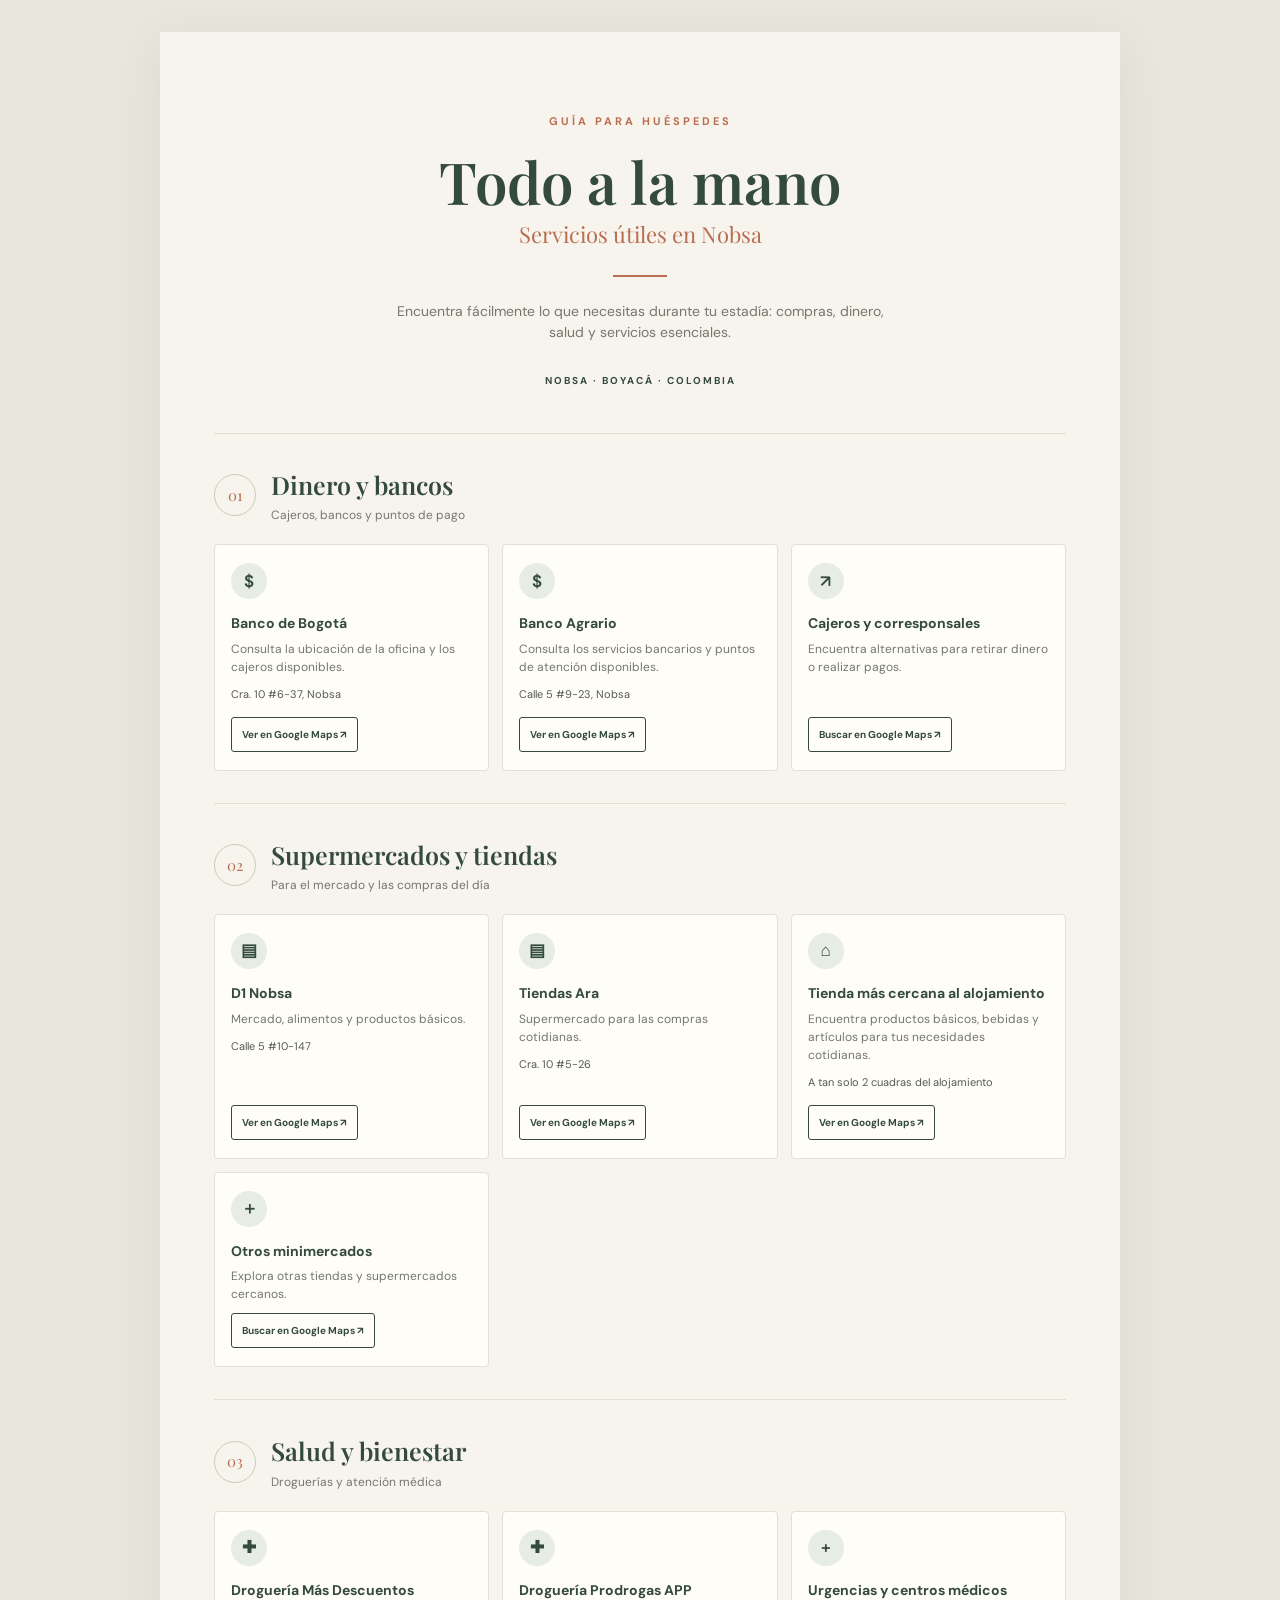
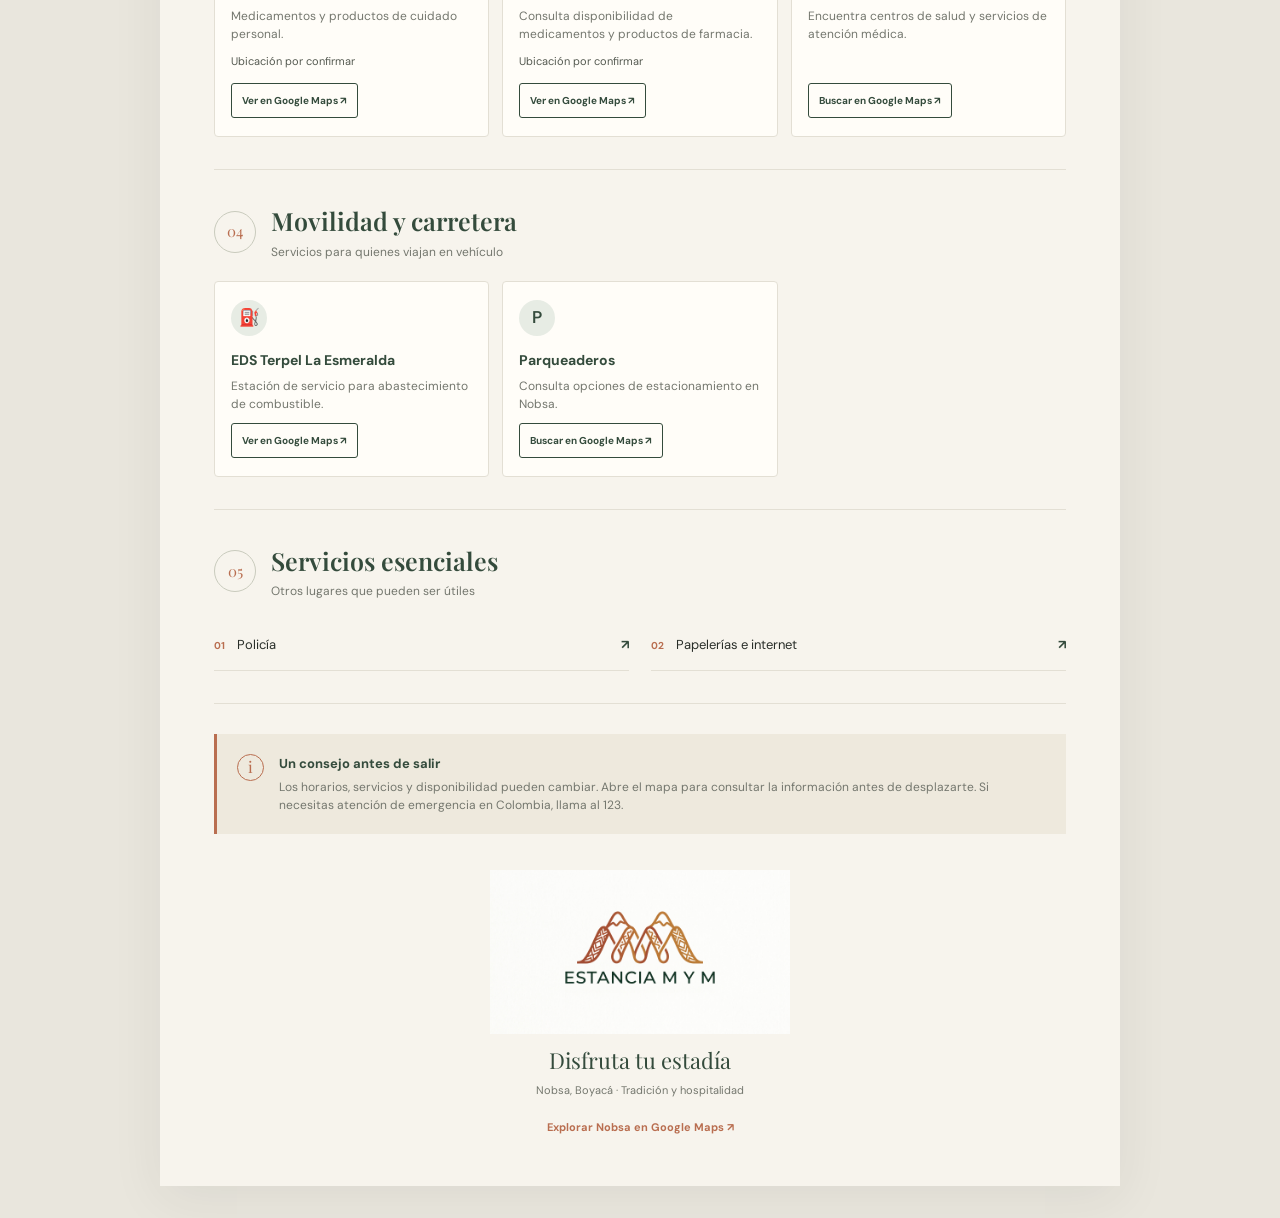
==== guia-utilidades.html @ 4ebe0584 "v2. landing page" ====
<!DOCTYPE html>
<html lang="es">
<head>
  <meta charset="UTF-8">
  <meta name="viewport" content="width=device-width, initial-scale=1.0">
  <meta name="description" content="Guía práctica de servicios útiles para visitantes de Nobsa, Boyacá.">
  <title>Guía práctica | Nobsa</title>
  <link rel="icon" href="../assets/icon.png" >
  <link rel="stylesheet" href="utilidades.css">
  <link rel="preconnect" href="https://fonts.googleapis.com">
  <link rel="preconnect" href="https://fonts.gstatic.com" crossorigin>
  <link href="https://fonts.googleapis.com/css2?family=DM+Sans:wght@400;500;600;700&family=Playfair+Display:wght@500;600;700&display=swap" rel="stylesheet">
</head>

<body>
  <main class="guide">

    <!-- ENCABEZADO -->
    <header class="hero">
      <span class="eyebrow">GUÍA PARA HUÉSPEDES</span>
      <h1>Todo a la mano</h1>
      <p class="subtitle">Servicios útiles en Nobsa</p>
      <div class="hero-line"></div>

      <p class="intro">
        Encuentra fácilmente lo que necesitas durante tu estadía:
        compras, dinero, salud y servicios esenciales.
      </p>

      <span class="location">NOBSA · BOYACÁ · COLOMBIA</span>
    </header>

    <!-- 01. DINERO Y BANCOS -->
    <section class="section">
      <div class="section-heading">
        <span class="section-number">01</span>
        <div>
          <h2>Dinero y bancos</h2>
          <p>Cajeros, bancos y puntos de pago</p>
        </div>
      </div>

      <div class="cards">

        <article class="place-card">
          <span class="icon">$</span>
          <div class="card-content">
            <h3>Banco de Bogotá</h3>
            <p>Consulta la ubicación de la oficina y los cajeros disponibles.</p>
            <span class="address">Cra. 10 #6-37, Nobsa</span>

            <a class="map-button"
              target="_blank"
              rel="noopener"
              href="https://www.google.com/maps/search/?api=1&query=Banco+de+Bogota+Nobsa+Boyaca">
              Ver en Google Maps ↗
            </a>
          </div>
        </article>

        <article class="place-card">
          <span class="icon">$</span>
          <div class="card-content">
            <h3>Banco Agrario</h3>
            <p>Consulta los servicios bancarios y puntos de atención disponibles.</p>
            <span class="address">Calle 5 #9-23, Nobsa</span>

            <a class="map-button"
              target="_blank"
              rel="noopener"
              href="https://www.google.com/maps/search/?api=1&query=Banco+Agrario+Nobsa+Boyaca">
              Ver en Google Maps ↗
            </a>
          </div>
        </article>

        <article class="place-card">
          <span class="icon">↗</span>
          <div class="card-content">
            <h3>Cajeros y corresponsales</h3>
            <p>Encuentra alternativas para retirar dinero o realizar pagos.</p>

            <a class="map-button"
              target="_blank"
              rel="noopener"
              href="https://www.google.com/maps/search/cajeros+automaticos+y+corresponsales+Nobsa+Boyaca">
              Buscar en Google Maps ↗
            </a>
          </div>
        </article>

      </div>
    </section>

    <!-- 02. SUPERMERCADOS Y TIENDAS -->
    <section class="section">
      <div class="section-heading">
        <span class="section-number">02</span>
        <div>
          <h2>Supermercados y tiendas</h2>
          <p>Para el mercado y las compras del día</p>
        </div>
      </div>

      <div class="cards">

        <article class="place-card">
          <span class="icon">▤</span>
          <div class="card-content">
            <h3>D1 Nobsa</h3>
            <p>Mercado, alimentos y productos básicos.</p>
            <span class="address">Calle 5 #10-147</span>

            <a class="map-button"
              target="_blank"
              rel="noopener"
              href="https://www.google.com/maps/search/?api=1&query=D1+Nobsa+Boyaca">
              Ver en Google Maps ↗
            </a>
          </div>
        </article>

        <article class="place-card">
          <span class="icon">▤</span>
          <div class="card-content">
            <h3>Tiendas Ara</h3>
            <p>Supermercado para las compras cotidianas.</p>
            <span class="address">Cra. 10 #5-26</span>

            <a class="map-button"
              target="_blank"
              rel="noopener"
              href="https://www.google.com/maps/search/?api=1&query=Tiendas+Ara+Nobsa+Boyaca">
              Ver en Google Maps ↗
            </a>
          </div>
        </article>

        <!-- TIENDA MÁS CERCANA AL ALOJAMIENTO -->
        <article class="place-card">
          <span class="icon">⌂</span>
          <div class="card-content">
            <h3>Tienda más cercana al alojamiento</h3>
            <p>
              Encuentra productos básicos, bebidas y artículos
              para tus necesidades cotidianas.
            </p>
            <span class="address">A tan solo 2 cuadras del alojamiento</span>

            <a class="map-button"
              target="_blank"
              rel="noopener"
              href="https://maps.app.goo.gl/MG6TAmdMaR7nfGxF6">
              Ver en Google Maps ↗
            </a>
          </div>
        </article>

        <article class="place-card">
          <span class="icon">＋</span>
          <div class="card-content">
            <h3>Otros minimercados</h3>
            <p>Explora otras tiendas y supermercados cercanos.</p>

            <a class="map-button"
              target="_blank"
              rel="noopener"
              href="https://www.google.com/maps/search/minimercados+y+tiendas+Nobsa+Boyaca">
              Buscar en Google Maps ↗
            </a>
          </div>
        </article>

      </div>
    </section>

    <!-- 03. SALUD Y BIENESTAR -->
    <section class="section">
      <div class="section-heading">
        <span class="section-number">03</span>
        <div>
          <h2>Salud y bienestar</h2>
          <p>Droguerías y atención médica</p>
        </div>
      </div>

      <div class="cards">

        <article class="place-card">
          <span class="icon">✚</span>
          <div class="card-content">
            <h3>Droguería Más Descuentos</h3>
            <p>Medicamentos y productos de cuidado personal.</p>
            <span class="address">Ubicación por confirmar</span>

            <a class="map-button"
              target="_blank"
              rel="noopener"
              href="https://www.google.com/maps/search/?api=1&query=Drogueria+Mas+Descuentos+Nobsa+Boyaca">
              Ver en Google Maps ↗
            </a>
          </div>
        </article>

        <article class="place-card">
          <span class="icon">✚</span>
          <div class="card-content">
            <h3>Droguería Prodrogas APP</h3>
            <p>Consulta disponibilidad de medicamentos y productos de farmacia.</p>
            <span class="address">Ubicación por confirmar</span>

            <a class="map-button"
              target="_blank"
              rel="noopener"
              href="https://www.google.com/maps/search/?api=1&query=Drogueria+Prodrogas+APP+Nobsa+Boyaca">
              Ver en Google Maps ↗
            </a>
          </div>
        </article>

        <article class="place-card">
          <span class="icon">+</span>
          <div class="card-content">
            <h3>Urgencias y centros médicos</h3>
            <p>Encuentra centros de salud y servicios de atención médica.</p>

            <a class="map-button"
              target="_blank"
              rel="noopener"
              href="https://www.google.com/maps/search/urgencias+y+centros+medicos+Nobsa+Boyaca">
              Buscar en Google Maps ↗
            </a>
          </div>
        </article>

      </div>
    </section>

    <!-- 04. MOVILIDAD Y CARRETERA -->
    <section class="section">
      <div class="section-heading">
        <span class="section-number">04</span>
        <div>
          <h2>Movilidad y carretera</h2>
          <p>Servicios para quienes viajan en vehículo</p>
        </div>
      </div>

      <div class="cards">

        <article class="place-card">
          <span class="icon">⛽</span>
          <div class="card-content">
            <h3>EDS Terpel La Esmeralda</h3>
            <p>Estación de servicio para abastecimiento de combustible.</p>

            <a class="map-button"
              target="_blank"
              rel="noopener"
              href="https://www.google.com/maps/search/?api=1&query=EDS+Terpel+La+Esmeralda+Nobsa+Boyaca">
              Ver en Google Maps ↗
            </a>
          </div>
        </article>

        <article class="place-card">
          <span class="icon">P</span>
          <div class="card-content">
            <h3>Parqueaderos</h3>
            <p>Consulta opciones de estacionamiento en Nobsa.</p>

            <a class="map-button"
              target="_blank"
              rel="noopener"
              href="https://www.google.com/maps/search/parqueaderos+Nobsa+Boyaca">
              Buscar en Google Maps ↗
            </a>
          </div>
        </article>

      </div>
    </section>

    <!-- 05. SERVICIOS ESENCIALES -->
    <section class="section">
      <div class="section-heading">
        <span class="section-number">05</span>
        <div>
          <h2>Servicios esenciales</h2>
          <p>Otros lugares que pueden ser útiles</p>
        </div>
      </div>

      <div class="quick-links">

        <a target="_blank"
          rel="noopener"
          href="https://www.google.com/maps/search/policia+Nobsa+Boyaca">
          <span>01</span>
          Policía
          <b>↗</b>
        </a>

        <a target="_blank"
          rel="noopener"
          href="https://www.google.com/maps/search/servicios+de+internet+y+papelerias+Nobsa+Boyaca">
          <span>02</span>
          Papelerías e internet
          <b>↗</b>
        </a>

      </div>
    </section>

    <!-- CONSEJO PARA HUÉSPEDES -->
    <aside class="tip">
      <span class="tip-icon">i</span>
      <div>
        <h3>Un consejo antes de salir</h3>
        <p>
          Los horarios, servicios y disponibilidad pueden cambiar.
          Abre el mapa para consultar la información antes de desplazarte.
          Si necesitas atención de emergencia en Colombia, llama al 123.
        </p>
      </div>
    </aside>

    <!-- PIE DE PÁGINA -->
    <footer class="footer">
      <div class="logo"> <img src="../assets/logo.jpg" alt="Logo"> </div>
      <p class="footer-title">Disfruta tu estadía</p>
      <p class="footer-subtitle">
        Nobsa, Boyacá · Tradición y hospitalidad
      </p>

      <a target="_blank"
        rel="noopener"
        href="https://www.google.com/maps/search/servicios+en+Nobsa+Boyaca">
        Explorar Nobsa en Google Maps ↗
      </a>
    </footer>

  </main>
</body>
</html>
---- utilidades.css ----
:root {
  --cream: #f7f4ed;
  --paper: #fffdf8;
  --green: #344b3c;
  --green-light: #e7ece4;
  --terracotta: #b96e50;
  --ink: #292e29;
  --muted: #74776e;
  --line: #e3dfd4;
}

* {
  box-sizing: border-box;
}

html {
  scroll-behavior: smooth;
}
.logo img {
  width: 300px;
  height: auto;
  display: block;
  margin: 0 auto 10px;
}

body {
  margin: 0;
  padding: 32px 16px;
  background: #e9e6dd;
  color: var(--ink);
  font-family: "DM Sans", sans-serif;
  line-height: 1.5;
}

.guide {
  width: 100%;
  max-width: 960px;
  margin: 0 auto;
  padding: 48px 54px;
  background: var(--cream);
  box-shadow: 0 12px 50px #292e2912;
}

.hero {
  position: relative;
  padding: 28px 0 42px;
  text-align: center;
  border-bottom: 1px solid var(--line);
}

.eyebrow {
  color: var(--terracotta);
  font-size: 11px;
  font-weight: 700;
  letter-spacing: 3px;
}

h1,
h2,
h3,
p {
  margin-top: 0;
}

.hero h1 {
  margin: 18px 0 4px;
  color: var(--green);
  font-family: "Playfair Display", serif;
  font-size: clamp(38px, 6vw, 58px);
  font-weight: 600;
  line-height: 1.1;
}

.subtitle {
  margin-bottom: 18px;
  color: var(--terracotta);
  font-family: "Playfair Display", serif;
  font-size: 22px;
}

.hero-line {
  width: 54px;
  height: 2px;
  margin: 24px auto;
  background: var(--terracotta);
}

.intro {
  max-width: 500px;
  margin: 0 auto 24px;
  color: var(--muted);
  font-size: 14px;
}

.location {
  color: var(--green);
  font-size: 10px;
  font-weight: 700;
  letter-spacing: 2px;
}

.section {
  padding: 32px 0;
  border-bottom: 1px solid var(--line);
}

.section-heading {
  display: flex;
  align-items: center;
  gap: 15px;
  margin-bottom: 20px;
}

.section-number {
  display: grid;
  width: 42px;
  height: 42px;
  flex-shrink: 0;
  place-items: center;
  border: 1px solid #c9cbbd;
  border-radius: 50%;
  color: var(--terracotta);
  font-family: "Playfair Display", serif;
  font-size: 15px;
}

.section-heading h2 {
  margin-bottom: 3px;
  color: var(--green);
  font-family: "Playfair Display", serif;
  font-size: 25px;
  font-weight: 600;
}

.section-heading p {
  margin-bottom: 0;
  color: var(--muted);
  font-size: 12px;
}

.cards {
  display: grid;
  grid-template-columns: repeat(3, minmax(0, 1fr));
  gap: 13px;
}

.place-card {
  display: flex;
  flex-direction: column;
  min-width: 0;
  padding: 18px 16px;
  background: var(--paper);
  border: 1px solid var(--line);
  border-radius: 4px;
  transition: transform 180ms ease, box-shadow 180ms ease;
}

.place-card:hover {
  transform: translateY(-3px);
  box-shadow: 0 8px 18px #292e2910;
}

.icon {
  display: grid;
  width: 36px;
  height: 36px;
  margin-bottom: 15px;
  place-items: center;
  border-radius: 50%;
  background: var(--green-light);
  color: var(--green);
  font-size: 17px;
  font-weight: 600;
}

.card-content {
  display: flex;
  flex: 1;
  flex-direction: column;
  align-items: flex-start;
}

.card-content h3 {
  margin-bottom: 7px;
  color: var(--green);
  font-size: 14px;
  line-height: 1.35;
}

.card-content p {
  margin-bottom: 10px;
  color: var(--muted);
  font-size: 12px;
}

.address {
  margin-bottom: 14px;
  color: #555a51;
  font-size: 11px;
}

.map-button {
  display: inline-block;
  margin-top: auto;
  padding: 9px 10px;
  border: 1px solid var(--green);
  border-radius: 3px;
  color: var(--green);
  font-size: 10px;
  font-weight: 700;
  text-decoration: none;
  transition: background 180ms ease, color 180ms ease;
}

.map-button:hover {
  background: var(--green);
  color: white;
}

.quick-links {
  display: grid;
  grid-template-columns: repeat(2, minmax(0, 1fr));
  gap: 0 22px;
}

.quick-links a {
  display: flex;
  align-items: center;
  gap: 12px;
  padding: 15px 0;
  border-bottom: 1px solid var(--line);
  color: var(--ink);
  font-size: 13px;
  text-decoration: none;
}

.quick-links a span {
  color: var(--terracotta);
  font-size: 10px;
  font-weight: 700;
}

.quick-links a b {
  margin-left: auto;
  color: var(--green);
}

.quick-links a:hover {
  color: var(--terracotta);
}

.tip {
  display: flex;
  gap: 15px;
  margin-top: 30px;
  padding: 20px;
  border-left: 3px solid var(--terracotta);
  background: #eee9dd;
}

.tip-icon {
  display: grid;
  width: 27px;
  height: 27px;
  flex-shrink: 0;
  place-items: center;
  border: 1px solid var(--terracotta);
  border-radius: 50%;
  color: var(--terracotta);
  font-family: "Playfair Display", serif;
}

.tip h3 {
  margin-bottom: 5px;
  color: var(--green);
  font-size: 13px;
}

.tip p {
  margin-bottom: 0;
  color: var(--muted);
  font-size: 12px;
}

.footer {
  padding-top: 36px;
  text-align: center;
}

.footer-mark {
  display: grid;
  width: 38px;
  height: 38px;
  margin: 0 auto 12px;
  place-items: center;
  border: 1px solid var(--green);
  border-radius: 50%;
  color: var(--green);
  font-family: "Playfair Display", serif;
  font-size: 19px;
}

.footer-title {
  margin-bottom: 5px;
  color: var(--green);
  font-family: "Playfair Display", serif;
  font-size: 22px;
}

.footer-subtitle {
  margin-bottom: 16px;
  color: var(--muted);
  font-size: 11px;
}

.footer a {
  color: var(--terracotta);
  font-size: 11px;
  font-weight: 700;
  text-decoration: none;
}

@media (max-width: 700px) {
  body {
    padding: 0;
  }

  .guide {
    padding: 28px 20px;
  }

  .hero {
    padding-top: 22px;
  }

  .cards {
    grid-template-columns: repeat(2, minmax(0, 1fr));
  }

  .section-heading h2 {
    font-size: 22px;
  }
}

@media (max-width: 440px) {
  .cards {
    grid-template-columns: 1fr;
  }

  .place-card {
    padding: 17px;
  }

  .quick-links {
    grid-template-columns: 1fr;
  }

  .intro {
    font-size: 13px;
  }
}

@media print {
  @page {
    size: A4;
    margin: 10mm;
  }

  body {
    padding: 0;
    background: white;
    print-color-adjust: exact;
    -webkit-print-color-adjust: exact;
  }

  .guide {
    max-width: none;
    padding: 0;
    box-shadow: none;
  }

  .hero {
    padding-top: 10px;
  }

  .section {
    padding: 20px 0;
    break-inside: avoid;
  }

  .place-card {
    break-inside: avoid;
    box-shadow: none;
  }

  .place-card:hover {
    transform: none;
  }

  .map-button {
    color: var(--green);
  }

  a {
    overflow-wrap: anywhere;
  }
}
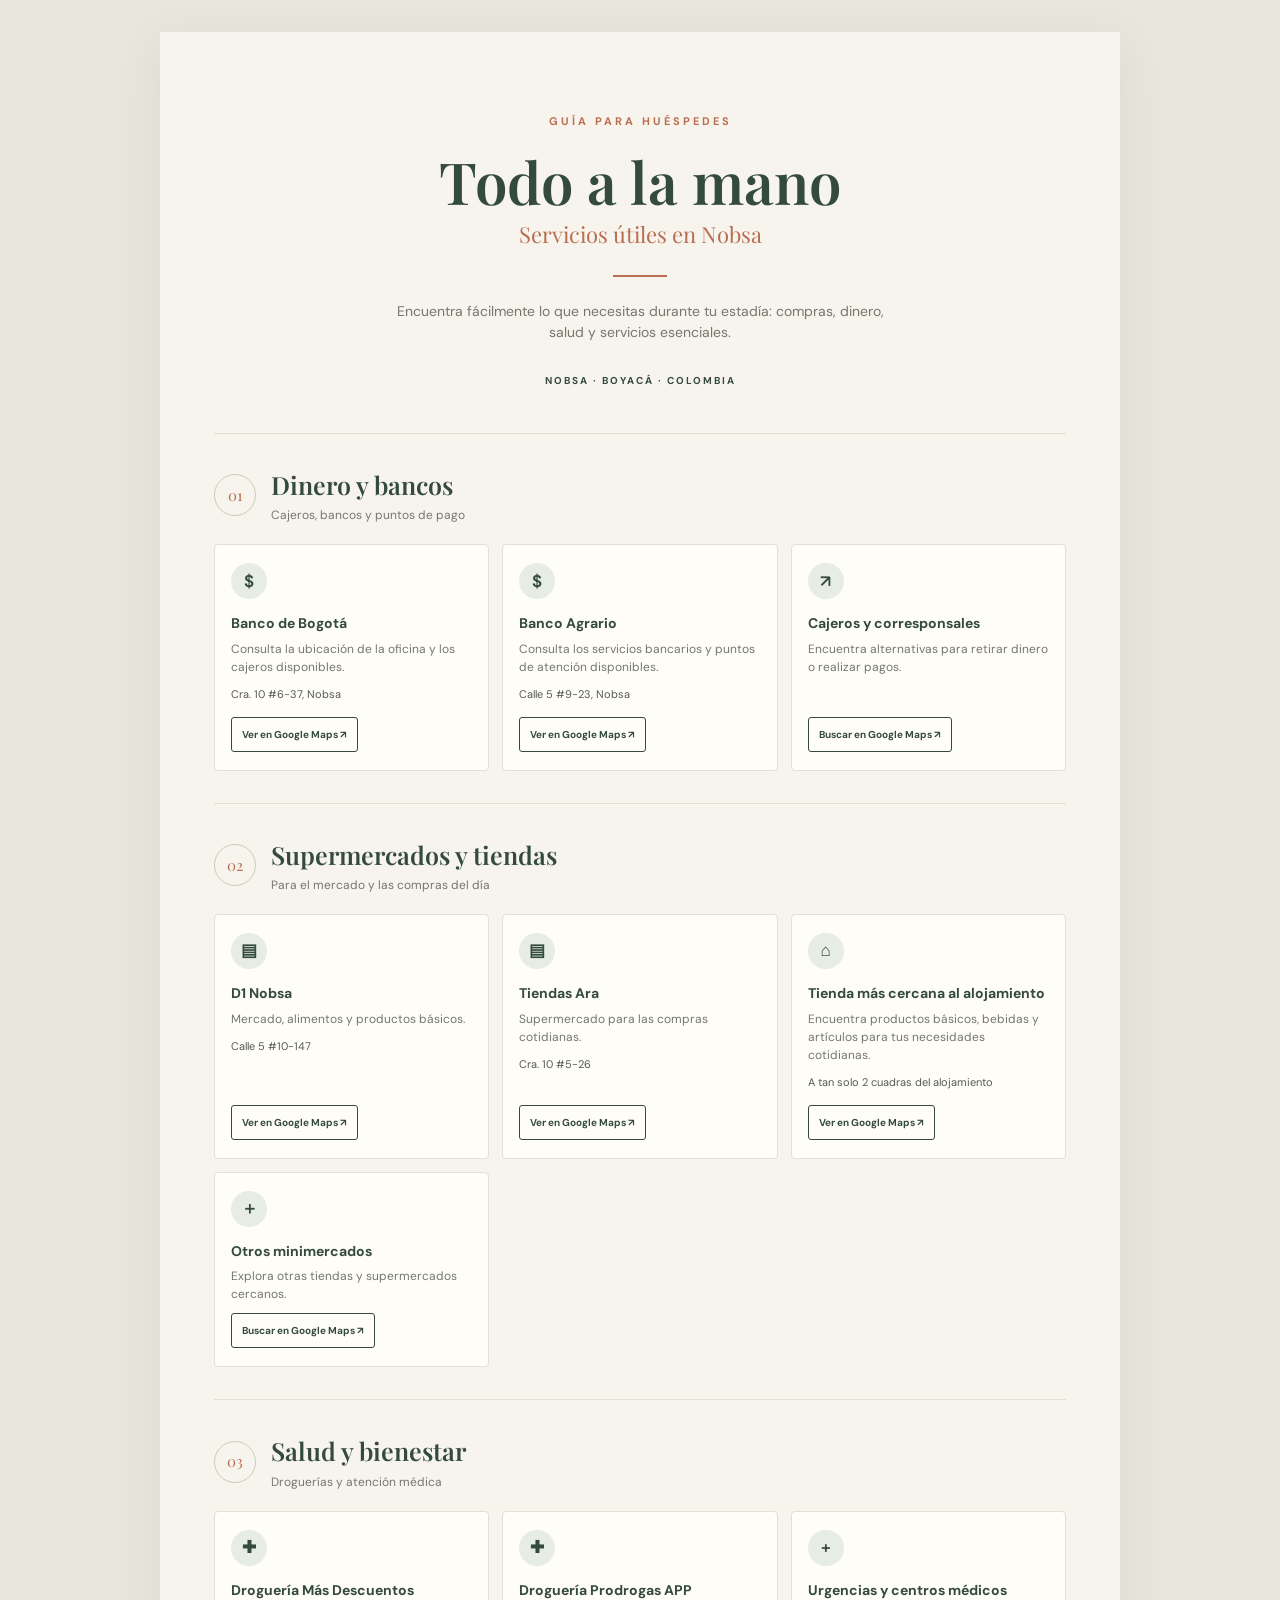
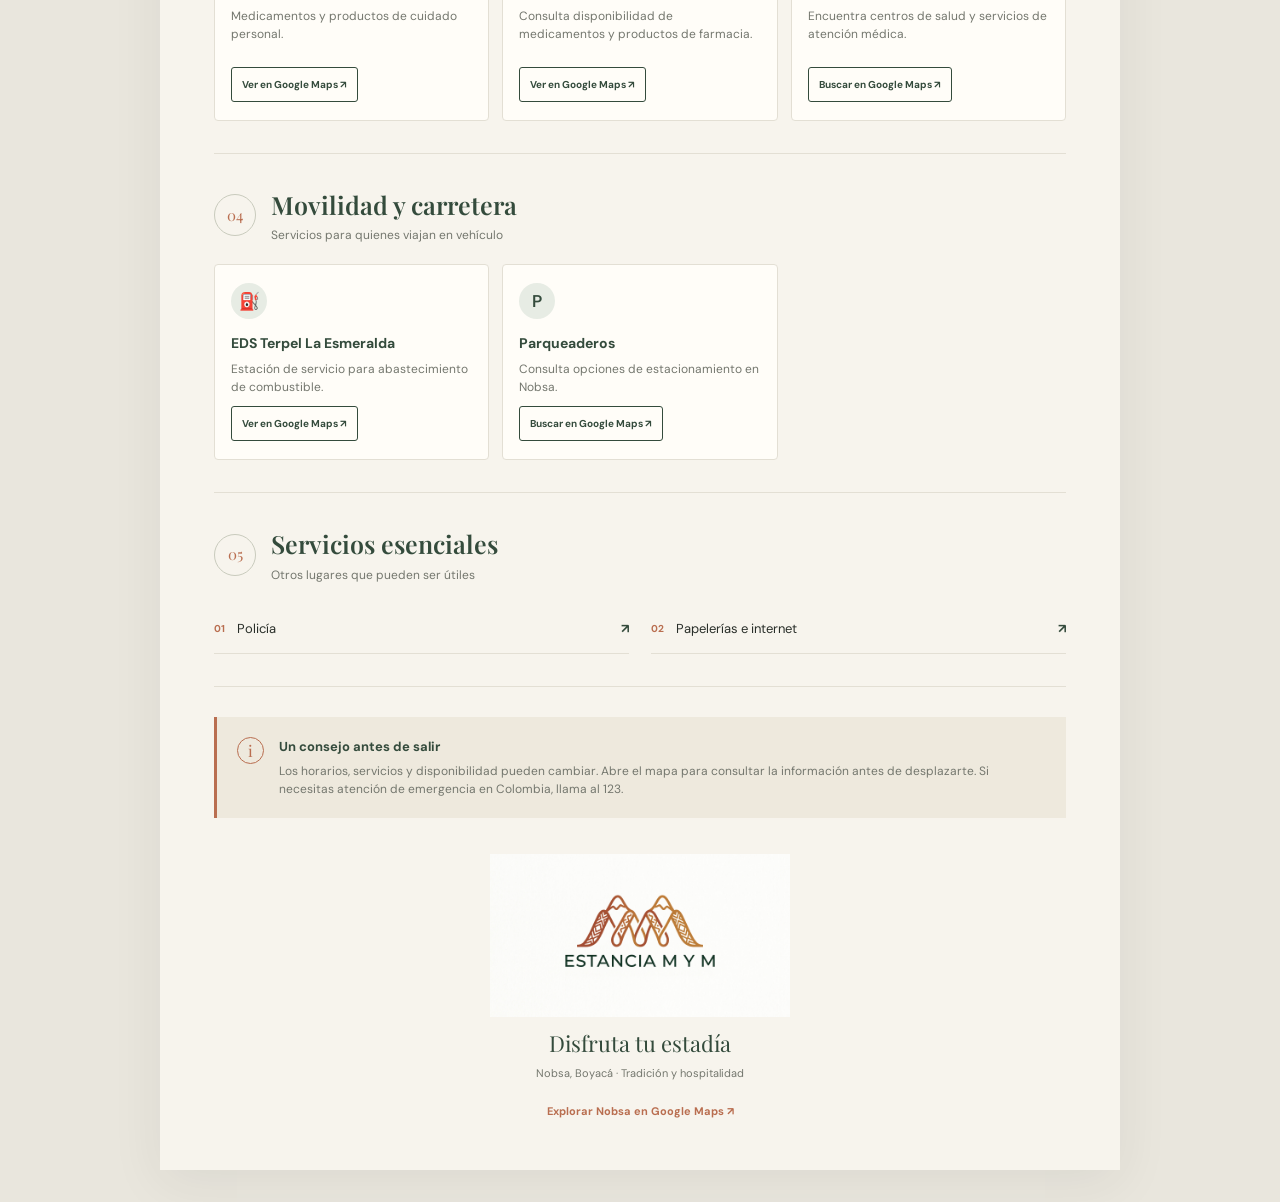
==== commit dbe07f46: "FIX:logo url broken." ====
--- a/guia-utilidades.html
+++ b/guia-utilidades.html
@@ -192,7 +192,7 @@
           <div class="card-content">
             <h3>Droguería Más Descuentos</h3>
             <p>Medicamentos y productos de cuidado personal.</p>
-            <span class="address">Ubicación por confirmar</span>
+            <span class="address"></span>
 
             <a class="map-button"
               target="_blank"
@@ -208,7 +208,7 @@
           <div class="card-content">
             <h3>Droguería Prodrogas APP</h3>
             <p>Consulta disponibilidad de medicamentos y productos de farmacia.</p>
-            <span class="address">Ubicación por confirmar</span>
+            <span class="address"></span>
 
             <a class="map-button"
               target="_blank"
@@ -328,7 +328,7 @@
 
     <!-- PIE DE PÁGINA -->
     <footer class="footer">
-      <div class="logo"> <img src="../assets/logo.jpg" alt="Logo"> </div>
+      <div class="logo"> <img src="assets/logo.jpg" alt="Logo"> </div>
       <p class="footer-title">Disfruta tu estadía</p>
       <p class="footer-subtitle">
         Nobsa, Boyacá · Tradición y hospitalidad
--- a/utilidades.css
+++ b/utilidades.css
@@ -341,6 +341,23 @@
   .section-heading h2 {
     font-size: 22px;
   }
+
+  .section-number {
+    width: 38px;
+    height: 38px;
+    font-size: 14px;
+  }
+
+  .icon {
+    width: 32px;
+    height: 32px;
+    font-size: 15px;
+  }
+
+  .tip-icon {
+    width: 24px;
+    height: 24px;
+  }
 }
 
 @media (max-width: 440px) {
